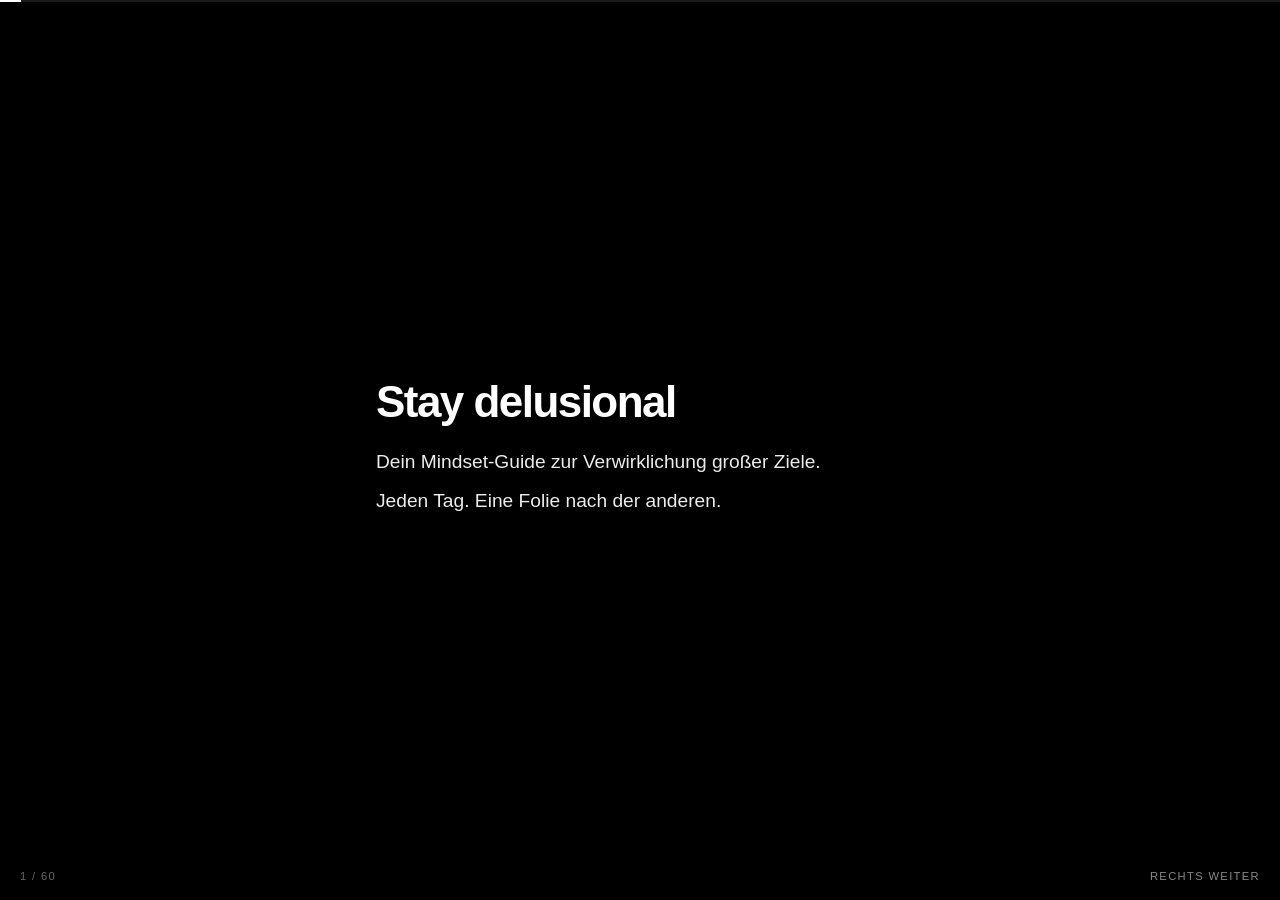
==== index.html @ 1f9e68c9 "Publish a tap-through daily mindset reader. Co-authored-by: Cursor <cursoragent@cursor.com>" ====
<!DOCTYPE html>
<html lang="de">
<head>
  <meta charset="utf-8" />
  <meta name="viewport" content="width=device-width, initial-scale=1, viewport-fit=cover" />
  <meta name="theme-color" content="#000000" />
  <meta name="apple-mobile-web-app-capable" content="yes" />
  <meta name="apple-mobile-web-app-status-bar-style" content="black" />
  <meta name="apple-mobile-web-app-title" content="Delusional" />
  <title>Stay Delusional</title>
  <link rel="manifest" href="manifest.webmanifest" />
  <link rel="icon" href="favicon.svg" />
  <style>
    :root { color-scheme: dark; }
    * { box-sizing: border-box; }
    html, body {
      margin: 0;
      height: 100%;
      height: 100dvh;
      overflow: hidden;
      overscroll-behavior: none;
      background: #000;
      color: #fff;
      font-family: "SF Pro Text", "SF Pro Display", -apple-system, BlinkMacSystemFont, "Segoe UI", Helvetica, Arial, sans-serif;
      -webkit-font-smoothing: antialiased;
      touch-action: manipulation;
    }
    #app {
      position: fixed;
      inset: 0;
      cursor: pointer;
      user-select: none;
      -webkit-user-select: none;
    }
    .bar {
      position: absolute;
      top: 0; left: 0; right: 0;
      height: 2px;
      background: #1a1a1a;
    }
    .fill { height: 100%; background: #fff; width: 0; }
    .card {
      height: 100%;
      max-width: 36rem;
      margin: 0 auto;
      display: flex;
      flex-direction: column;
      justify-content: center;
      padding: max(4.5rem, env(safe-area-inset-top)) 1.5rem max(5rem, env(safe-area-inset-bottom));
    }
    .kicker {
      margin: 0 0 0.75rem;
      font-size: 0.72rem;
      letter-spacing: 0.22em;
      text-transform: uppercase;
      color: #888;
      font-weight: 500;
    }
    h1 {
      margin: 0;
      font-size: clamp(1.75rem, 6.5vw, 2.75rem);
      font-weight: 560;
      letter-spacing: -0.035em;
      line-height: 1.12;
    }
    .body { margin-top: 1.35rem; display: flex; flex-direction: column; gap: 0.7rem; }
    .body p {
      margin: 0;
      font-size: clamp(1.02rem, 3.4vw, 1.2rem);
      line-height: 1.45;
      color: #ececec;
    }
    footer {
      position: absolute;
      left: 1.25rem;
      right: 1.25rem;
      bottom: max(1.1rem, env(safe-area-inset-bottom));
      display: flex;
      justify-content: space-between;
      font-size: 0.7rem;
      letter-spacing: 0.12em;
      text-transform: uppercase;
      color: #666;
      pointer-events: none;
    }
    footer .hint { color: #888; }
  </style>
</head>
<body>
  <div id="app">
    <div class="bar"><div class="fill" id="fill"></div></div>
    <article class="card">
      <p class="kicker" id="kicker"></p>
      <h1 id="title"></h1>
      <div class="body" id="body"></div>
    </article>
    <footer>
      <span id="count"></span>
      <span class="hint" id="hint"></span>
    </footer>
  </div>
  <script>
    const slides = [
      { title: "Stay delusional", lines: ["Dein Mindset-Guide zur Verwirklichung großer Ziele.", "Jeden Tag. Eine Folie nach der anderen."] },
      { kicker: "Zusammenfassung", title: "Erfolg beginnt im Kopf", lines: ["Clips von Unternehmern, Athleten und Coaches.", "Wer sich selbst nicht zuerst als erfolgreich sieht, wird es nie werden."] },
      { kicker: "Zusammenfassung", title: "Vier Prinzipien", lines: ["Visualisierung.", "Affirmationen.", "Risikobereitschaft.", "Schnelligkeit."] },
      { kicker: "Zusammenfassung", title: "Delusional neu denken", lines: ["Nicht Schwäche.", "Sondern die Voraussetzung, um Großes zu erreichen."] },
      { kicker: "Zusammenfassung", title: "Nur dann Wahn", lines: ["Delusion is only delusional when you don't accomplish the goals of making your delusions a reality."] },
      { kicker: "Täglich einreden", title: "Wiederholung", lines: ["Ein Delusional Mindset baut sich nur durch Wiederholung auf.", "Jeden Tag.", "Am Anfang klingt es lächerlich. Genau das ist der Punkt."] },
      { kicker: "Morgens", title: "Sofort nach dem Aufwachen", lines: ["Vier Sätze. Laut. Bevor der Tag dich übernimmt."] },
      { kicker: "Morgens", title: "Satz 1", lines: ["Mir wird heute etwas Außergewöhnliches passieren."] },
      { kicker: "Morgens", title: "Satz 2", lines: ["Ich bin bereits die Person, die ich werden will."] },
      { kicker: "Morgens", title: "Satz 3", lines: ["Ich habe bereits mein Ziel. Es ist nur eine Frage der Zeit."] },
      { kicker: "Morgens", title: "Satz 4", lines: ["Im Spiegel:", "Ich liebe dich. Ich weiß, wo du hingehst."] },
      { kicker: "Tagsüber", title: "Unterwegs im Tag", lines: ["Fünf Sätze. Immer wieder. Besonders wenn du zögerst."] },
      { kicker: "Tagsüber", title: "Satz 1", lines: ["Ich zahle für alles mit meiner Kreativität, nicht mit meiner Zeit."] },
      { kicker: "Tagsüber", title: "Satz 2", lines: ["Geschwindigkeit ist mein Vorteil.", "Ich handle, während andere noch nachdenken."] },
      { kicker: "Tagsüber", title: "Satz 3", lines: ["Meine Träume sind größer als meine Ängste."] },
      { kicker: "Tagsüber", title: "Satz 4", lines: ["Ich bin immer zur richtigen Zeit am richtigen Ort."] },
      { kicker: "Tagsüber", title: "Satz 5", lines: ["Geld arbeitet für mich."] },
      { kicker: "Abends", title: "Direkt vor dem Einschlafen", lines: ["Das Gehirn nimmt im Theta-Schlafzustand tiefer auf."] },
      { kicker: "Abends", title: "Satz 1", lines: ["Alles läuft perfekt für mich.", "Alles entwickelt sich zu meinem Besten."] },
      { kicker: "Abends", title: "Satz 2", lines: ["Aus dieser Situation entsteht nur Gutes.", "Ich bin sicher."] },
      { kicker: "Abends", title: "Ziele laut", lines: ["Lies deine Ziele laut im Präsens vor.", "Ich bin. Ich habe. Ich verdiene."] },
      { kicker: "Gehirn", title: "Kein Unterschied", lines: ["Das Gehirn kennt keinen Unterschied zwischen einem echten Erlebnis und einer lebhaft vorgestellten Situation.", "Für das Gehirn ist es dasselbe."] },
      { kicker: "Fragen", title: "Schreib auf Papier", lines: ["Nicht tippen. Handschriftlich.", "Das Gehirn verarbeitet es tiefer."] },
      { kicker: "Teil 1", title: "Richtung finden", lines: ["Wer bin ich. Und wo will ich hin."] },
      { kicker: "Frage 1", title: "Wer bin ich wirklich", lines: ["Unabhängig davon, was andere von mir erwarten."] },
      { kicker: "Frage 2", title: "In 5 bis 10 Jahren", lines: ["Wo will ich stehen."] },
      { kicker: "Frage 3", title: "Ohne Scheitern", lines: ["Was würde ich tun, wenn Scheitern unmöglich wäre."] },
      { kicker: "Frage 4", title: "Das große Ziel", lines: ["Welches Ziel ist so groß, dass Menschen darüber lachen, wenn ich es nenne."] },
      { kicker: "Frage 5", title: "Wofür ich hier bin", lines: ["Was gibt mir das Gefühl, dass ich für etwas Bestimmtes hier bin."] },
      { kicker: "Teil 2", title: "Den Traum konkretisieren", lines: ["Vage Ziele erreichst du nicht.", "Dein Gehirn braucht ein präzises Bild."] },
      { kicker: "Frage 6", title: "Was genau", lines: ["Was will ich erreichen.", "Nicht vage. So präzise, dass ich es jetzt aufzeichnen könnte."] },
      { kicker: "Frage 7", title: "Idealer Alltag", lines: ["Wohnen. Arbeit. Menschen um mich. Freiheit."] },
      { kicker: "Frage 8", title: "Morgen möglich", lines: ["Wenn ich es mir morgen leisten könnte:", "Was wäre das Erste, das ich kaufe, tue oder verändere."] },
      { kicker: "Frage 9", title: "Die Zahl", lines: ["Welche Zahl auf meinem Konto würde mein Leben wirklich verändern."] },
      { kicker: "Teil 3", title: "Den Preis kennen", lines: ["Niemand wird zufällig reich.", "Niemand baut zufällig einen großen Körper.", "Es braucht Obsession. Für eine gewisse Zeit."] },
      { kicker: "Frage 10", title: "Was ich gebe", lines: ["Zeit. Komfort. Soziale Anerkennung."] },
      { kicker: "Frage 11", title: "Disziplin", lines: ["Wie diszipliniert kann ich werden.", "Kann ich 8 Stunden am Tag fokussiert an einer Sache arbeiten."] },
      { kicker: "Frage 12", title: "Ablenkung", lines: ["Welche Ablenkungen halte ich gerade in meinem Leben, die mich aufhalten."] },
      { kicker: "Frage 13", title: "Tempo", lines: ["Handle ich gerade so schnell wie möglich.", "Oder erlaube ich mir Trägheit."] },
      { kicker: "Teil 4", title: "Wachstum prüfen", lines: ["Setze ich wirklich große Ziele."] },
      { kicker: "Frage 14", title: "Echte Angst", lines: ["Setze ich Ziele, bei denen ich echte Angst vor dem Scheitern habe."] },
      { kicker: "Frage 15", title: "Sichere Ziele", lines: ["Oder setze ich nur sichere Ziele, die ich ohnehin erreiche."] },
      { kicker: "Frage 16", title: "Heute konkret", lines: ["Was mache ich heute, das mich meinem Ziel näherbringt."] },
      { kicker: "Frage 17", title: "Fremder Blick", lines: ["Würde jemand, der mich beobachtet, sagen, dass mein Verhalten zu meinen Zielen passt."] },
      { kicker: "Ritual", title: "Drei Schritte", lines: ["Aufschreiben. Visualisieren. Schnell handeln."] },
      { kicker: "Schritt 1", title: "Aufschreiben", lines: ["Einmalig schreiben. Dann täglich lesen.", "Auf einem Blatt Papier."] },
      { kicker: "Schritt 1", title: "Im Präsens", lines: ["Was genau du willst: Ich bin. Ich habe. Ich verdiene.", "Und was du dafür zu geben bereit bist."] },
      { kicker: "Schritt 1", title: "Laut vorlesen", lines: ["Beides mindestens einmal täglich laut. Morgens und abends."] },
      { kicker: "Schritt 2", title: "Visualisieren", lines: ["5 bis 10 Minuten täglich.", "Setz dich hin. Entspanne dich vollständig."] },
      { kicker: "Schritt 2", title: "Jetzt, nicht irgendwann", lines: ["Du lebst bereits dein Ziel. Nicht später. Jetzt."] },
      { kicker: "Schritt 2", title: "Alle Sinne", lines: ["Wie fühlt es sich an.", "Was siehst du.", "Was hörst du."] },
      { kicker: "Schritt 2", title: "Emotion", lines: ["Je mehr du dabei fühlst, desto besser."] },
      { kicker: "Schritt 3", title: "Handle schnell", lines: ["Der Unterschied ist nicht Intelligenz.", "Es ist Geschwindigkeit."] },
      { kicker: "Schritt 3", title: "Jeden Tag", lines: ["Erledige die Dinge, die dich deinem Ziel näherbringen."] },
      { kicker: "Schritt 3", title: "Während andere überlegen", lines: ["Hast du bereits angefangen."] },
      { kicker: "Schritt 3", title: "Recalculating", lines: ["Fehler sind Umwege. Keine Endstationen.", "Recalculating."] },
      { kicker: "Tempo", title: "Das Konto lügt nicht", lines: ["Dein Bankkonto ist ein Spiegel deiner Geschwindigkeit.", "Wer schnell handelt, während andere noch im Komitee diskutieren, gewinnt."] },
      { kicker: "Kernprinzip", title: "In einem Satz", lines: ["Schreib auf, was du willst. Im Präsens, als wäre es bereits wahr.", "Lies es täglich.", "Handle schnell.", "Und sei bereit, dafür als verrückt zu gelten."] },
      { title: "Aim for the moon", lines: ["Even if you miss, you'll land among the stars."] },
      { title: "Morgen wieder", lines: ["Das war alles.", "Links zurück. Rechts von vorn."] }
    ];

    let i = 0;
    const last = slides.length - 1;
    const $kicker = document.getElementById("kicker");
    const $title = document.getElementById("title");
    const $body = document.getElementById("body");
    const $count = document.getElementById("count");
    const $hint = document.getElementById("hint");
    const $fill = document.getElementById("fill");

    function render() {
      const s = slides[i];
      $kicker.textContent = s.kicker || "";
      $kicker.style.display = s.kicker ? "block" : "none";
      $title.textContent = s.title;
      $body.innerHTML = "";
      s.lines.forEach((line) => {
        const p = document.createElement("p");
        p.textContent = line;
        $body.appendChild(p);
      });
      $count.textContent = (i + 1) + " / " + slides.length;
      $hint.textContent = i === last ? "rechts von vorn" : "rechts weiter";
      $fill.style.width = ((i + 1) / slides.length * 100) + "%";
    }

    function go(d) {
      if (d > 0 && i >= last) i = 0;
      else i = Math.min(last, Math.max(0, i + d));
      render();
    }

    let start = null;
    const app = document.getElementById("app");
    app.addEventListener("pointerdown", (e) => { start = { x: e.clientX, y: e.clientY }; });
    app.addEventListener("pointerup", (e) => {
      if (!start) return;
      const dx = e.clientX - start.x;
      const dy = e.clientY - start.y;
      start = null;
      if (Math.abs(dx) > 48 && Math.abs(dx) > Math.abs(dy)) {
        go(dx < 0 ? 1 : -1);
        return;
      }
      go(e.clientX >= window.innerWidth / 2 ? 1 : -1);
    });
    app.addEventListener("pointercancel", () => { start = null; });

    window.addEventListener("keydown", (e) => {
      if (["ArrowRight", " ", "Enter"].includes(e.key)) { e.preventDefault(); go(1); }
      else if (e.key === "ArrowLeft" || e.key === "Backspace") { e.preventDefault(); go(-1); }
      else if (e.key === "Home") { e.preventDefault(); i = 0; render(); }
    });

    render();
  </script>
</body>
</html>
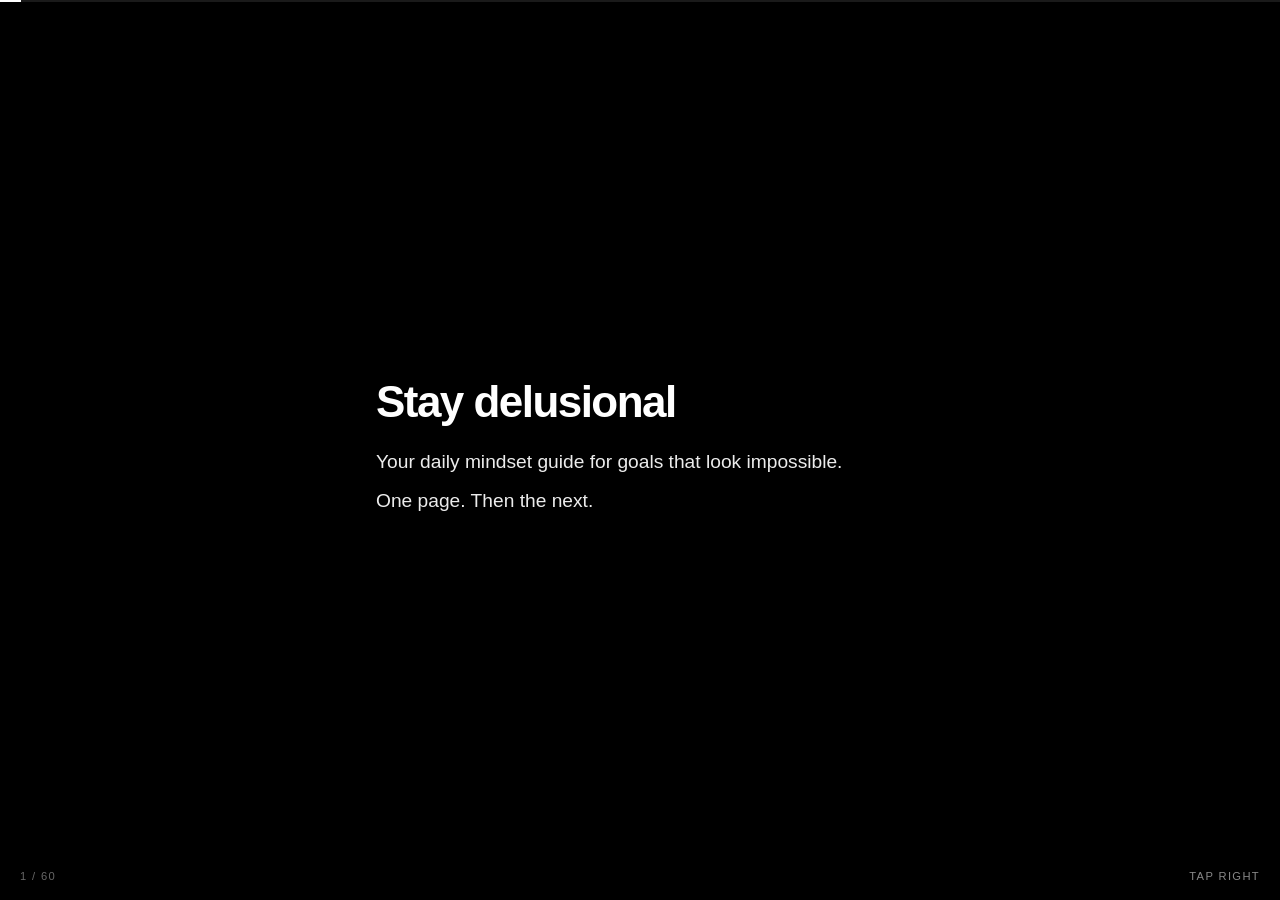
==== commit b20d8b64: "Rewrite the daily reader in English and drop the video-clip note. Co-authored-by: Cursor <cursoragen" ====
--- a/index.html
+++ b/index.html
@@ -1,5 +1,5 @@
 <!DOCTYPE html>
-<html lang="de">
+<html lang="en">
 <head>
   <meta charset="utf-8" />
   <meta name="viewport" content="width=device-width, initial-scale=1, viewport-fit=cover" />
@@ -101,66 +101,66 @@
   </div>
   <script>
     const slides = [
-      { title: "Stay delusional", lines: ["Dein Mindset-Guide zur Verwirklichung großer Ziele.", "Jeden Tag. Eine Folie nach der anderen."] },
-      { kicker: "Zusammenfassung", title: "Erfolg beginnt im Kopf", lines: ["Clips von Unternehmern, Athleten und Coaches.", "Wer sich selbst nicht zuerst als erfolgreich sieht, wird es nie werden."] },
-      { kicker: "Zusammenfassung", title: "Vier Prinzipien", lines: ["Visualisierung.", "Affirmationen.", "Risikobereitschaft.", "Schnelligkeit."] },
-      { kicker: "Zusammenfassung", title: "Delusional neu denken", lines: ["Nicht Schwäche.", "Sondern die Voraussetzung, um Großes zu erreichen."] },
-      { kicker: "Zusammenfassung", title: "Nur dann Wahn", lines: ["Delusion is only delusional when you don't accomplish the goals of making your delusions a reality."] },
-      { kicker: "Täglich einreden", title: "Wiederholung", lines: ["Ein Delusional Mindset baut sich nur durch Wiederholung auf.", "Jeden Tag.", "Am Anfang klingt es lächerlich. Genau das ist der Punkt."] },
-      { kicker: "Morgens", title: "Sofort nach dem Aufwachen", lines: ["Vier Sätze. Laut. Bevor der Tag dich übernimmt."] },
-      { kicker: "Morgens", title: "Satz 1", lines: ["Mir wird heute etwas Außergewöhnliches passieren."] },
-      { kicker: "Morgens", title: "Satz 2", lines: ["Ich bin bereits die Person, die ich werden will."] },
-      { kicker: "Morgens", title: "Satz 3", lines: ["Ich habe bereits mein Ziel. Es ist nur eine Frage der Zeit."] },
-      { kicker: "Morgens", title: "Satz 4", lines: ["Im Spiegel:", "Ich liebe dich. Ich weiß, wo du hingehst."] },
-      { kicker: "Tagsüber", title: "Unterwegs im Tag", lines: ["Fünf Sätze. Immer wieder. Besonders wenn du zögerst."] },
-      { kicker: "Tagsüber", title: "Satz 1", lines: ["Ich zahle für alles mit meiner Kreativität, nicht mit meiner Zeit."] },
-      { kicker: "Tagsüber", title: "Satz 2", lines: ["Geschwindigkeit ist mein Vorteil.", "Ich handle, während andere noch nachdenken."] },
-      { kicker: "Tagsüber", title: "Satz 3", lines: ["Meine Träume sind größer als meine Ängste."] },
-      { kicker: "Tagsüber", title: "Satz 4", lines: ["Ich bin immer zur richtigen Zeit am richtigen Ort."] },
-      { kicker: "Tagsüber", title: "Satz 5", lines: ["Geld arbeitet für mich."] },
-      { kicker: "Abends", title: "Direkt vor dem Einschlafen", lines: ["Das Gehirn nimmt im Theta-Schlafzustand tiefer auf."] },
-      { kicker: "Abends", title: "Satz 1", lines: ["Alles läuft perfekt für mich.", "Alles entwickelt sich zu meinem Besten."] },
-      { kicker: "Abends", title: "Satz 2", lines: ["Aus dieser Situation entsteht nur Gutes.", "Ich bin sicher."] },
-      { kicker: "Abends", title: "Ziele laut", lines: ["Lies deine Ziele laut im Präsens vor.", "Ich bin. Ich habe. Ich verdiene."] },
-      { kicker: "Gehirn", title: "Kein Unterschied", lines: ["Das Gehirn kennt keinen Unterschied zwischen einem echten Erlebnis und einer lebhaft vorgestellten Situation.", "Für das Gehirn ist es dasselbe."] },
-      { kicker: "Fragen", title: "Schreib auf Papier", lines: ["Nicht tippen. Handschriftlich.", "Das Gehirn verarbeitet es tiefer."] },
-      { kicker: "Teil 1", title: "Richtung finden", lines: ["Wer bin ich. Und wo will ich hin."] },
-      { kicker: "Frage 1", title: "Wer bin ich wirklich", lines: ["Unabhängig davon, was andere von mir erwarten."] },
-      { kicker: "Frage 2", title: "In 5 bis 10 Jahren", lines: ["Wo will ich stehen."] },
-      { kicker: "Frage 3", title: "Ohne Scheitern", lines: ["Was würde ich tun, wenn Scheitern unmöglich wäre."] },
-      { kicker: "Frage 4", title: "Das große Ziel", lines: ["Welches Ziel ist so groß, dass Menschen darüber lachen, wenn ich es nenne."] },
-      { kicker: "Frage 5", title: "Wofür ich hier bin", lines: ["Was gibt mir das Gefühl, dass ich für etwas Bestimmtes hier bin."] },
-      { kicker: "Teil 2", title: "Den Traum konkretisieren", lines: ["Vage Ziele erreichst du nicht.", "Dein Gehirn braucht ein präzises Bild."] },
-      { kicker: "Frage 6", title: "Was genau", lines: ["Was will ich erreichen.", "Nicht vage. So präzise, dass ich es jetzt aufzeichnen könnte."] },
-      { kicker: "Frage 7", title: "Idealer Alltag", lines: ["Wohnen. Arbeit. Menschen um mich. Freiheit."] },
-      { kicker: "Frage 8", title: "Morgen möglich", lines: ["Wenn ich es mir morgen leisten könnte:", "Was wäre das Erste, das ich kaufe, tue oder verändere."] },
-      { kicker: "Frage 9", title: "Die Zahl", lines: ["Welche Zahl auf meinem Konto würde mein Leben wirklich verändern."] },
-      { kicker: "Teil 3", title: "Den Preis kennen", lines: ["Niemand wird zufällig reich.", "Niemand baut zufällig einen großen Körper.", "Es braucht Obsession. Für eine gewisse Zeit."] },
-      { kicker: "Frage 10", title: "Was ich gebe", lines: ["Zeit. Komfort. Soziale Anerkennung."] },
-      { kicker: "Frage 11", title: "Disziplin", lines: ["Wie diszipliniert kann ich werden.", "Kann ich 8 Stunden am Tag fokussiert an einer Sache arbeiten."] },
-      { kicker: "Frage 12", title: "Ablenkung", lines: ["Welche Ablenkungen halte ich gerade in meinem Leben, die mich aufhalten."] },
-      { kicker: "Frage 13", title: "Tempo", lines: ["Handle ich gerade so schnell wie möglich.", "Oder erlaube ich mir Trägheit."] },
-      { kicker: "Teil 4", title: "Wachstum prüfen", lines: ["Setze ich wirklich große Ziele."] },
-      { kicker: "Frage 14", title: "Echte Angst", lines: ["Setze ich Ziele, bei denen ich echte Angst vor dem Scheitern habe."] },
-      { kicker: "Frage 15", title: "Sichere Ziele", lines: ["Oder setze ich nur sichere Ziele, die ich ohnehin erreiche."] },
-      { kicker: "Frage 16", title: "Heute konkret", lines: ["Was mache ich heute, das mich meinem Ziel näherbringt."] },
-      { kicker: "Frage 17", title: "Fremder Blick", lines: ["Würde jemand, der mich beobachtet, sagen, dass mein Verhalten zu meinen Zielen passt."] },
-      { kicker: "Ritual", title: "Drei Schritte", lines: ["Aufschreiben. Visualisieren. Schnell handeln."] },
-      { kicker: "Schritt 1", title: "Aufschreiben", lines: ["Einmalig schreiben. Dann täglich lesen.", "Auf einem Blatt Papier."] },
-      { kicker: "Schritt 1", title: "Im Präsens", lines: ["Was genau du willst: Ich bin. Ich habe. Ich verdiene.", "Und was du dafür zu geben bereit bist."] },
-      { kicker: "Schritt 1", title: "Laut vorlesen", lines: ["Beides mindestens einmal täglich laut. Morgens und abends."] },
-      { kicker: "Schritt 2", title: "Visualisieren", lines: ["5 bis 10 Minuten täglich.", "Setz dich hin. Entspanne dich vollständig."] },
-      { kicker: "Schritt 2", title: "Jetzt, nicht irgendwann", lines: ["Du lebst bereits dein Ziel. Nicht später. Jetzt."] },
-      { kicker: "Schritt 2", title: "Alle Sinne", lines: ["Wie fühlt es sich an.", "Was siehst du.", "Was hörst du."] },
-      { kicker: "Schritt 2", title: "Emotion", lines: ["Je mehr du dabei fühlst, desto besser."] },
-      { kicker: "Schritt 3", title: "Handle schnell", lines: ["Der Unterschied ist nicht Intelligenz.", "Es ist Geschwindigkeit."] },
-      { kicker: "Schritt 3", title: "Jeden Tag", lines: ["Erledige die Dinge, die dich deinem Ziel näherbringen."] },
-      { kicker: "Schritt 3", title: "Während andere überlegen", lines: ["Hast du bereits angefangen."] },
-      { kicker: "Schritt 3", title: "Recalculating", lines: ["Fehler sind Umwege. Keine Endstationen.", "Recalculating."] },
-      { kicker: "Tempo", title: "Das Konto lügt nicht", lines: ["Dein Bankkonto ist ein Spiegel deiner Geschwindigkeit.", "Wer schnell handelt, während andere noch im Komitee diskutieren, gewinnt."] },
-      { kicker: "Kernprinzip", title: "In einem Satz", lines: ["Schreib auf, was du willst. Im Präsens, als wäre es bereits wahr.", "Lies es täglich.", "Handle schnell.", "Und sei bereit, dafür als verrückt zu gelten."] },
-      { title: "Aim for the moon", lines: ["Even if you miss, you'll land among the stars."] },
-      { title: "Morgen wieder", lines: ["Das war alles.", "Links zurück. Rechts von vorn."] }
+      { title: "Stay delusional", lines: ["Your daily mindset guide for goals that look impossible.", "One page. Then the next."] },
+      { kicker: "The rule", title: "Success starts in the mind", lines: ["You have to see yourself as successful first.", "If you cannot picture it, you will not become it."] },
+      { kicker: "The rule", title: "Four levers", lines: ["See it.", "Say it.", "Risk it.", "Move fast."] },
+      { kicker: "The rule", title: "Delusional is the job", lines: ["It is not a weakness.", "It is the price of anything large."] },
+      { kicker: "The rule", title: "When it stops being crazy", lines: ["Delusion is only delusional when you fail to make it real."] },
+      { kicker: "Daily talk", title: "Repeat until it sticks", lines: ["A delusional mindset is built by repetition.", "Every day.", "It will sound ridiculous at first. That is the point."] },
+      { kicker: "Morning", title: "The second you wake", lines: ["Four sentences. Out loud.", "Before the day talks back."] },
+      { kicker: "Morning", title: "Say this", lines: ["Something extraordinary will happen to me today."] },
+      { kicker: "Morning", title: "Say this", lines: ["I am already the person I am becoming."] },
+      { kicker: "Morning", title: "Say this", lines: ["I already have my goal. It is only a matter of time."] },
+      { kicker: "Morning", title: "In the mirror", lines: ["I love you.", "I know where you are going."] },
+      { kicker: "Day", title: "While you work", lines: ["Five sentences.", "Especially when you stall."] },
+      { kicker: "Day", title: "Say this", lines: ["I pay for everything with my creativity, not my time."] },
+      { kicker: "Day", title: "Say this", lines: ["Speed is my advantage.", "I act while others are still thinking."] },
+      { kicker: "Day", title: "Say this", lines: ["My dreams are bigger than my fears."] },
+      { kicker: "Day", title: "Say this", lines: ["I am always in the right place at the right time."] },
+      { kicker: "Day", title: "Say this", lines: ["Money works for me."] },
+      { kicker: "Night", title: "Right before sleep", lines: ["Read your goals out loud in the present tense.", "The brain files it deeper as you fall asleep."] },
+      { kicker: "Night", title: "Say this", lines: ["Everything is lining up for me.", "Everything is turning toward my good."] },
+      { kicker: "Night", title: "Say this", lines: ["Only good comes from this situation.", "I am safe."] },
+      { kicker: "Night", title: "Present tense", lines: ["I am. I have. I earn.", "Say your goals as if they are already true."] },
+      { kicker: "Mind", title: "The brain cannot tell", lines: ["A vivid picture and a real event land the same way.", "To the brain, they are the same."] },
+      { kicker: "Questions", title: "Write on paper", lines: ["Do not type. Handwrite.", "The brain takes it more seriously."] },
+      { kicker: "Part 1", title: "Find the direction", lines: ["Who am I.", "Where am I going."] },
+      { kicker: "Question 1", title: "Who am I, really", lines: ["Strip out what other people expect."] },
+      { kicker: "Question 2", title: "Five to ten years", lines: ["Where do I want to stand."] },
+      { kicker: "Question 3", title: "If failure was impossible", lines: ["What would I do."] },
+      { kicker: "Question 4", title: "The laughable goal", lines: ["Which goal is so large that people laugh when I say it."] },
+      { kicker: "Question 5", title: "Why I am here", lines: ["What makes me feel I was put here for something specific."] },
+      { kicker: "Part 2", title: "Make the dream sharp", lines: ["Vague goals stay vague.", "The brain needs a precise picture."] },
+      { kicker: "Question 6", title: "Exactly what", lines: ["What do I want.", "So precise I could draw it now."] },
+      { kicker: "Question 7", title: "The ideal day", lines: ["Home. Work. People around me. Freedom."] },
+      { kicker: "Question 8", title: "If I could afford it tomorrow", lines: ["What is the first thing I buy, do, or change."] },
+      { kicker: "Question 9", title: "The number", lines: ["Which number in my account would actually change my life."] },
+      { kicker: "Part 3", title: "Know the price", lines: ["Nobody gets rich by accident.", "Nobody builds a body by accident.", "For a while, it takes obsession."] },
+      { kicker: "Question 10", title: "What I will give", lines: ["Time. Comfort. Social approval."] },
+      { kicker: "Question 11", title: "Discipline", lines: ["How disciplined can I become.", "Can I work eight focused hours on one thing."] },
+      { kicker: "Question 12", title: "Distraction", lines: ["What am I keeping in my life that is holding me back."] },
+      { kicker: "Question 13", title: "Speed", lines: ["Am I moving as fast as I can.", "Or am I letting myself drift."] },
+      { kicker: "Part 4", title: "Check the size", lines: ["Are my goals actually large."] },
+      { kicker: "Question 14", title: "Real fear", lines: ["Do my goals scare me with the thought of failing."] },
+      { kicker: "Question 15", title: "Safe goals", lines: ["Or am I only setting goals I would hit anyway."] },
+      { kicker: "Question 16", title: "Today", lines: ["What am I doing today that moves me closer."] },
+      { kicker: "Question 17", title: "If someone watched", lines: ["Would they say my behavior matches my goals."] },
+      { kicker: "Ritual", title: "Three steps", lines: ["Write it. See it. Move fast."] },
+      { kicker: "Step 1", title: "Write it once", lines: ["Then read it every day.", "On paper."] },
+      { kicker: "Step 1", title: "Present tense", lines: ["What I want: I am. I have. I earn.", "And what I am willing to give for it."] },
+      { kicker: "Step 1", title: "Out loud", lines: ["Read both at least once a day.", "Morning and night."] },
+      { kicker: "Step 2", title: "Visualize", lines: ["Five to ten minutes a day.", "Sit down. Drop the tension."] },
+      { kicker: "Step 2", title: "Now, not later", lines: ["I am already living the goal.", "Not someday. Now."] },
+      { kicker: "Step 2", title: "All senses", lines: ["How does it feel.", "What do I see.", "What do I hear."] },
+      { kicker: "Step 2", title: "Feel it", lines: ["The more emotion I can hold, the better."] },
+      { kicker: "Step 3", title: "Move fast", lines: ["The gap is not intelligence.", "It is speed."] },
+      { kicker: "Step 3", title: "Every day", lines: ["Do the work that moves the goal."] },
+      { kicker: "Step 3", title: "While others think", lines: ["I have already started."] },
+      { kicker: "Step 3", title: "Recalculating", lines: ["Mistakes are detours. Not endings.", "Recalculating."] },
+      { kicker: "Speed", title: "The account does not lie", lines: ["Your bank account mirrors your speed.", "Whoever acts while the committee is still talking, wins."] },
+      { kicker: "Core", title: "One sentence", lines: ["Write what you want as if it is already true.", "Read it daily.", "Move fast.", "Be willing to look crazy."] },
+      { title: "Aim for the moon", lines: ["Even if you miss, you will land among the stars."] },
+      { title: "Again tomorrow", lines: ["That is the whole guide.", "Left goes back. Right starts over."] }
     ];
 
     let i = 0;
@@ -184,7 +184,7 @@
         $body.appendChild(p);
       });
       $count.textContent = (i + 1) + " / " + slides.length;
-      $hint.textContent = i === last ? "rechts von vorn" : "rechts weiter";
+      $hint.textContent = i === last ? "right to restart" : "tap right";
       $fill.style.width = ((i + 1) / slides.length * 100) + "%";
     }
 
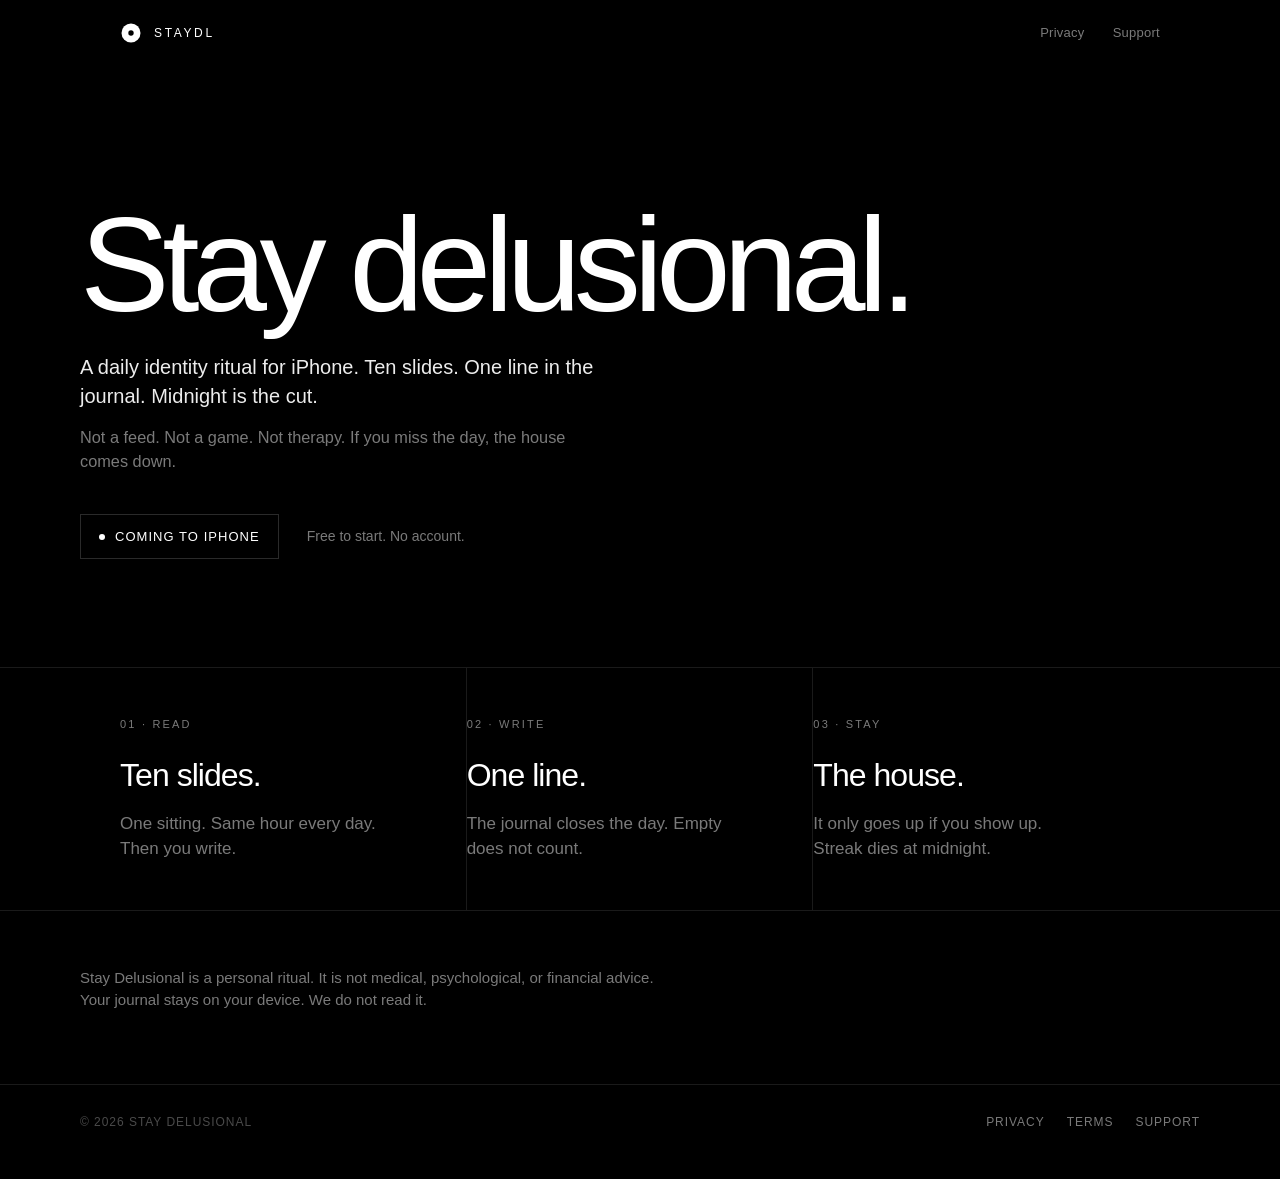
==== commit 378782b0: "Replace the web guide with a product landing page and App Store legal URLs. Co-authored-by: Cursor <" ====
--- a/index.html
+++ b/index.html
@@ -4,219 +4,77 @@
   <meta charset="utf-8" />
   <meta name="viewport" content="width=device-width, initial-scale=1, viewport-fit=cover" />
   <meta name="theme-color" content="#000000" />
-  <meta name="apple-mobile-web-app-capable" content="yes" />
-  <meta name="apple-mobile-web-app-status-bar-style" content="black" />
-  <meta name="apple-mobile-web-app-title" content="Delusional" />
   <title>Stay Delusional</title>
-  <link rel="manifest" href="manifest.webmanifest" />
+  <meta name="description" content="A daily identity ritual for iPhone. Read. Write. Keep the streak. The house only goes up if you do." />
+  <meta name="robots" content="index, follow" />
+  <meta property="og:title" content="Stay Delusional" />
+  <meta property="og:description" content="A daily identity ritual for iPhone." />
+  <meta property="og:type" content="website" />
   <link rel="icon" href="favicon.svg" />
-  <style>
-    :root { color-scheme: dark; }
-    * { box-sizing: border-box; }
-    html, body {
-      margin: 0;
-      height: 100%;
-      height: 100dvh;
-      overflow: hidden;
-      overscroll-behavior: none;
-      background: #000;
-      color: #fff;
-      font-family: "SF Pro Text", "SF Pro Display", -apple-system, BlinkMacSystemFont, "Segoe UI", Helvetica, Arial, sans-serif;
-      -webkit-font-smoothing: antialiased;
-      touch-action: manipulation;
-    }
-    #app {
-      position: fixed;
-      inset: 0;
-      cursor: pointer;
-      user-select: none;
-      -webkit-user-select: none;
-    }
-    .bar {
-      position: absolute;
-      top: 0; left: 0; right: 0;
-      height: 2px;
-      background: #1a1a1a;
-    }
-    .fill { height: 100%; background: #fff; width: 0; }
-    .card {
-      height: 100%;
-      max-width: 36rem;
-      margin: 0 auto;
-      display: flex;
-      flex-direction: column;
-      justify-content: center;
-      padding: max(4.5rem, env(safe-area-inset-top)) 1.5rem max(5rem, env(safe-area-inset-bottom));
-    }
-    .kicker {
-      margin: 0 0 0.75rem;
-      font-size: 0.72rem;
-      letter-spacing: 0.22em;
-      text-transform: uppercase;
-      color: #888;
-      font-weight: 500;
-    }
-    h1 {
-      margin: 0;
-      font-size: clamp(1.75rem, 6.5vw, 2.75rem);
-      font-weight: 560;
-      letter-spacing: -0.035em;
-      line-height: 1.12;
-    }
-    .body { margin-top: 1.35rem; display: flex; flex-direction: column; gap: 0.7rem; }
-    .body p {
-      margin: 0;
-      font-size: clamp(1.02rem, 3.4vw, 1.2rem);
-      line-height: 1.45;
-      color: #ececec;
-    }
-    footer {
-      position: absolute;
-      left: 1.25rem;
-      right: 1.25rem;
-      bottom: max(1.1rem, env(safe-area-inset-bottom));
-      display: flex;
-      justify-content: space-between;
-      font-size: 0.7rem;
-      letter-spacing: 0.12em;
-      text-transform: uppercase;
-      color: #666;
-      pointer-events: none;
-    }
-    footer .hint { color: #888; }
-  </style>
+  <link rel="stylesheet" href="styles.css" />
 </head>
 <body>
-  <div id="app">
-    <div class="bar"><div class="fill" id="fill"></div></div>
-    <article class="card">
-      <p class="kicker" id="kicker"></p>
-      <h1 id="title"></h1>
-      <div class="body" id="body"></div>
-    </article>
-    <footer>
-      <span id="count"></span>
-      <span class="hint" id="hint"></span>
-    </footer>
-  </div>
-  <script>
-    const slides = [
-      { title: "Stay delusional", lines: ["Your daily mindset guide for goals that look impossible.", "One page. Then the next."] },
-      { kicker: "The rule", title: "Success starts in the mind", lines: ["You have to see yourself as successful first.", "If you cannot picture it, you will not become it."] },
-      { kicker: "The rule", title: "Four levers", lines: ["See it.", "Say it.", "Risk it.", "Move fast."] },
-      { kicker: "The rule", title: "Delusional is the job", lines: ["It is not a weakness.", "It is the price of anything large."] },
-      { kicker: "The rule", title: "When it stops being crazy", lines: ["Delusion is only delusional when you fail to make it real."] },
-      { kicker: "Daily talk", title: "Repeat until it sticks", lines: ["A delusional mindset is built by repetition.", "Every day.", "It will sound ridiculous at first. That is the point."] },
-      { kicker: "Morning", title: "The second you wake", lines: ["Four sentences. Out loud.", "Before the day talks back."] },
-      { kicker: "Morning", title: "Say this", lines: ["Something extraordinary will happen to me today."] },
-      { kicker: "Morning", title: "Say this", lines: ["I am already the person I am becoming."] },
-      { kicker: "Morning", title: "Say this", lines: ["I already have my goal. It is only a matter of time."] },
-      { kicker: "Morning", title: "In the mirror", lines: ["I love you.", "I know where you are going."] },
-      { kicker: "Day", title: "While you work", lines: ["Five sentences.", "Especially when you stall."] },
-      { kicker: "Day", title: "Say this", lines: ["I pay for everything with my creativity, not my time."] },
-      { kicker: "Day", title: "Say this", lines: ["Speed is my advantage.", "I act while others are still thinking."] },
-      { kicker: "Day", title: "Say this", lines: ["My dreams are bigger than my fears."] },
-      { kicker: "Day", title: "Say this", lines: ["I am always in the right place at the right time."] },
-      { kicker: "Day", title: "Say this", lines: ["Money works for me."] },
-      { kicker: "Night", title: "Right before sleep", lines: ["Read your goals out loud in the present tense.", "The brain files it deeper as you fall asleep."] },
-      { kicker: "Night", title: "Say this", lines: ["Everything is lining up for me.", "Everything is turning toward my good."] },
-      { kicker: "Night", title: "Say this", lines: ["Only good comes from this situation.", "I am safe."] },
-      { kicker: "Night", title: "Present tense", lines: ["I am. I have. I earn.", "Say your goals as if they are already true."] },
-      { kicker: "Mind", title: "The brain cannot tell", lines: ["A vivid picture and a real event land the same way.", "To the brain, they are the same."] },
-      { kicker: "Questions", title: "Write on paper", lines: ["Do not type. Handwrite.", "The brain takes it more seriously."] },
-      { kicker: "Part 1", title: "Find the direction", lines: ["Who am I.", "Where am I going."] },
-      { kicker: "Question 1", title: "Who am I, really", lines: ["Strip out what other people expect."] },
-      { kicker: "Question 2", title: "Five to ten years", lines: ["Where do I want to stand."] },
-      { kicker: "Question 3", title: "If failure was impossible", lines: ["What would I do."] },
-      { kicker: "Question 4", title: "The laughable goal", lines: ["Which goal is so large that people laugh when I say it."] },
-      { kicker: "Question 5", title: "Why I am here", lines: ["What makes me feel I was put here for something specific."] },
-      { kicker: "Part 2", title: "Make the dream sharp", lines: ["Vague goals stay vague.", "The brain needs a precise picture."] },
-      { kicker: "Question 6", title: "Exactly what", lines: ["What do I want.", "So precise I could draw it now."] },
-      { kicker: "Question 7", title: "The ideal day", lines: ["Home. Work. People around me. Freedom."] },
-      { kicker: "Question 8", title: "If I could afford it tomorrow", lines: ["What is the first thing I buy, do, or change."] },
-      { kicker: "Question 9", title: "The number", lines: ["Which number in my account would actually change my life."] },
-      { kicker: "Part 3", title: "Know the price", lines: ["Nobody gets rich by accident.", "Nobody builds a body by accident.", "For a while, it takes obsession."] },
-      { kicker: "Question 10", title: "What I will give", lines: ["Time. Comfort. Social approval."] },
-      { kicker: "Question 11", title: "Discipline", lines: ["How disciplined can I become.", "Can I work eight focused hours on one thing."] },
-      { kicker: "Question 12", title: "Distraction", lines: ["What am I keeping in my life that is holding me back."] },
-      { kicker: "Question 13", title: "Speed", lines: ["Am I moving as fast as I can.", "Or am I letting myself drift."] },
-      { kicker: "Part 4", title: "Check the size", lines: ["Are my goals actually large."] },
-      { kicker: "Question 14", title: "Real fear", lines: ["Do my goals scare me with the thought of failing."] },
-      { kicker: "Question 15", title: "Safe goals", lines: ["Or am I only setting goals I would hit anyway."] },
-      { kicker: "Question 16", title: "Today", lines: ["What am I doing today that moves me closer."] },
-      { kicker: "Question 17", title: "If someone watched", lines: ["Would they say my behavior matches my goals."] },
-      { kicker: "Ritual", title: "Three steps", lines: ["Write it. See it. Move fast."] },
-      { kicker: "Step 1", title: "Write it once", lines: ["Then read it every day.", "On paper."] },
-      { kicker: "Step 1", title: "Present tense", lines: ["What I want: I am. I have. I earn.", "And what I am willing to give for it."] },
-      { kicker: "Step 1", title: "Out loud", lines: ["Read both at least once a day.", "Morning and night."] },
-      { kicker: "Step 2", title: "Visualize", lines: ["Five to ten minutes a day.", "Sit down. Drop the tension."] },
-      { kicker: "Step 2", title: "Now, not later", lines: ["I am already living the goal.", "Not someday. Now."] },
-      { kicker: "Step 2", title: "All senses", lines: ["How does it feel.", "What do I see.", "What do I hear."] },
-      { kicker: "Step 2", title: "Feel it", lines: ["The more emotion I can hold, the better."] },
-      { kicker: "Step 3", title: "Move fast", lines: ["The gap is not intelligence.", "It is speed."] },
-      { kicker: "Step 3", title: "Every day", lines: ["Do the work that moves the goal."] },
-      { kicker: "Step 3", title: "While others think", lines: ["I have already started."] },
-      { kicker: "Step 3", title: "Recalculating", lines: ["Mistakes are detours. Not endings.", "Recalculating."] },
-      { kicker: "Speed", title: "The account does not lie", lines: ["Your bank account mirrors your speed.", "Whoever acts while the committee is still talking, wins."] },
-      { kicker: "Core", title: "One sentence", lines: ["Write what you want as if it is already true.", "Read it daily.", "Move fast.", "Be willing to look crazy."] },
-      { title: "Aim for the moon", lines: ["Even if you miss, you will land among the stars."] },
-      { title: "Again tomorrow", lines: ["That is the whole guide.", "Left goes back. Right starts over."] }
-    ];
+  <header class="nav">
+    <a class="brand" href="./">
+      <svg class="mark" viewBox="0 0 22 22" aria-hidden="true">
+        <circle cx="11" cy="11" r="9.5" fill="#fff"/>
+        <circle cx="11" cy="11" r="2.7" fill="#000"/>
+      </svg>
+      STAYDL
+    </a>
+    <nav class="nav-links">
+      <a href="privacy/">Privacy</a>
+      <a href="support/">Support</a>
+    </nav>
+  </header>
 
-    let i = 0;
-    const last = slides.length - 1;
-    const $kicker = document.getElementById("kicker");
-    const $title = document.getElementById("title");
-    const $body = document.getElementById("body");
-    const $count = document.getElementById("count");
-    const $hint = document.getElementById("hint");
-    const $fill = document.getElementById("fill");
+  <main>
+    <section class="hero wrap">
+      <h1>Stay delusional.</h1>
+      <p class="lead">A daily identity ritual for iPhone. Ten slides. One line in the journal. Midnight is the cut.</p>
+      <p class="sub">Not a feed. Not a game. Not therapy. If you miss the day, the house comes down.</p>
+      <div class="cta">
+        <span class="pill"><span class="dot"></span> Coming to iPhone</span>
+        <span class="cta-note">Free to start. No account.</span>
+      </div>
+    </section>
 
-    function render() {
-      const s = slides[i];
-      $kicker.textContent = s.kicker || "";
-      $kicker.style.display = s.kicker ? "block" : "none";
-      $title.textContent = s.title;
-      $body.innerHTML = "";
-      s.lines.forEach((line) => {
-        const p = document.createElement("p");
-        p.textContent = line;
-        $body.appendChild(p);
-      });
-      $count.textContent = (i + 1) + " / " + slides.length;
-      $hint.textContent = i === last ? "right to restart" : "tap right";
-      $fill.style.width = ((i + 1) / slides.length * 100) + "%";
-    }
+    <hr class="rule" />
 
-    function go(d) {
-      if (d > 0 && i >= last) i = 0;
-      else i = Math.min(last, Math.max(0, i + d));
-      render();
-    }
+    <section class="wrap grid">
+      <article class="cell">
+        <p class="num">01 · Read</p>
+        <h2>Ten slides.</h2>
+        <p>One sitting. Same hour every day. Then you write.</p>
+      </article>
+      <article class="cell">
+        <p class="num">02 · Write</p>
+        <h2>One line.</h2>
+        <p>The journal closes the day. Empty does not count.</p>
+      </article>
+      <article class="cell">
+        <p class="num">03 · Stay</p>
+        <h2>The house.</h2>
+        <p>It only goes up if you show up. Streak dies at midnight.</p>
+      </article>
+    </section>
 
-    let start = null;
-    const app = document.getElementById("app");
-    app.addEventListener("pointerdown", (e) => { start = { x: e.clientX, y: e.clientY }; });
-    app.addEventListener("pointerup", (e) => {
-      if (!start) return;
-      const dx = e.clientX - start.x;
-      const dy = e.clientY - start.y;
-      start = null;
-      if (Math.abs(dx) > 48 && Math.abs(dx) > Math.abs(dy)) {
-        go(dx < 0 ? 1 : -1);
-        return;
-      }
-      go(e.clientX >= window.innerWidth / 2 ? 1 : -1);
-    });
-    app.addEventListener("pointercancel", () => { start = null; });
+    <hr class="rule" />
 
-    window.addEventListener("keydown", (e) => {
-      if (["ArrowRight", " ", "Enter"].includes(e.key)) { e.preventDefault(); go(1); }
-      else if (e.key === "ArrowLeft" || e.key === "Backspace") { e.preventDefault(); go(-1); }
-      else if (e.key === "Home") { e.preventDefault(); i = 0; render(); }
-    });
+    <section class="wrap aside">
+      <p>Stay Delusional is a personal ritual. It is not medical, psychological, or financial advice. Your journal stays on your device. We do not read it.</p>
+    </section>
+  </main>
 
-    render();
-  </script>
+  <hr class="rule" />
+
+  <footer class="wrap site-foot">
+    <span>© 2026 Stay Delusional</span>
+    <nav>
+      <a href="privacy/">Privacy</a>
+      <a href="terms/">Terms</a>
+      <a href="support/">Support</a>
+    </nav>
+  </footer>
 </body>
 </html>
--- a/styles.css
+++ b/styles.css
@@ -0,0 +1,261 @@
+:root {
+  color-scheme: dark;
+  --bg: #000;
+  --fg: #fff;
+  --mute: #7a7a7a;
+  --dim: #4a4a4a;
+  --line: #1a1a1a;
+  --soft: #ececec;
+  --pad: clamp(20px, 4vw, 40px);
+  --max: 1120px;
+  --legal: 720px;
+  --ease: cubic-bezier(0.25, 0.1, 0.25, 1);
+}
+
+* { box-sizing: border-box; margin: 0; padding: 0; }
+
+html { background: var(--bg); }
+
+body {
+  background: var(--bg);
+  color: var(--fg);
+  font-family: "SF Pro Text", "SF Pro Display", -apple-system, BlinkMacSystemFont, "Segoe UI", Helvetica, Arial, sans-serif;
+  -webkit-font-smoothing: antialiased;
+  -moz-osx-font-smoothing: grayscale;
+  font-size: 17px;
+  line-height: 1.5;
+  min-height: 100dvh;
+}
+
+a { color: inherit; text-decoration: none; }
+a:hover { color: var(--fg); }
+
+.wrap {
+  width: min(var(--max), 100%);
+  margin: 0 auto;
+  padding-inline: var(--pad);
+}
+
+.nav {
+  display: flex;
+  align-items: center;
+  justify-content: space-between;
+  padding: 22px var(--pad) 20px;
+  width: min(var(--max), 100%);
+  margin: 0 auto;
+}
+
+.brand {
+  display: flex;
+  align-items: center;
+  gap: 12px;
+  letter-spacing: 0.22em;
+  font-size: 12px;
+  font-weight: 500;
+  text-transform: uppercase;
+}
+
+.mark {
+  width: 22px;
+  height: 22px;
+  display: block;
+}
+
+.nav-links {
+  display: flex;
+  gap: 28px;
+  font-size: 13px;
+  color: var(--mute);
+  letter-spacing: 0.02em;
+}
+
+.nav-links a:hover { color: var(--fg); }
+
+.hero {
+  padding: clamp(72px, 16vh, 140px) 0 clamp(64px, 12vh, 110px);
+}
+
+.hero h1 {
+  font-size: clamp(3.4rem, 11vw, 8.4rem);
+  font-weight: 500;
+  letter-spacing: -0.055em;
+  line-height: 0.9;
+  max-width: 14ch;
+}
+
+.hero .lead {
+  margin-top: 28px;
+  max-width: 34rem;
+  font-size: clamp(1.05rem, 2.1vw, 1.25rem);
+  line-height: 1.45;
+  color: var(--soft);
+  font-weight: 400;
+}
+
+.hero .sub {
+  margin-top: 14px;
+  max-width: 32rem;
+  color: var(--mute);
+  font-size: 1.02rem;
+}
+
+.cta {
+  margin-top: 40px;
+  display: flex;
+  flex-wrap: wrap;
+  align-items: center;
+  gap: 18px 28px;
+}
+
+.pill {
+  display: inline-flex;
+  align-items: center;
+  gap: 10px;
+  border: 1px solid #2a2a2a;
+  padding: 12px 18px;
+  font-size: 13px;
+  letter-spacing: 0.08em;
+  text-transform: uppercase;
+  color: var(--fg);
+}
+
+.pill .dot {
+  width: 6px;
+  height: 6px;
+  border-radius: 50%;
+  background: var(--fg);
+}
+
+.cta-note { font-size: 14px; color: var(--mute); }
+
+.rule {
+  border: 0;
+  border-top: 1px solid var(--line);
+  margin: 0;
+}
+
+.grid {
+  display: grid;
+  grid-template-columns: repeat(3, minmax(0, 1fr));
+  gap: 0;
+}
+
+.cell {
+  padding: 48px 0;
+  padding-right: 36px;
+  border-right: 1px solid var(--line);
+}
+
+.cell:last-child {
+  border-right: 0;
+  padding-right: 0;
+}
+
+.num {
+  font-size: 11px;
+  letter-spacing: 0.2em;
+  text-transform: uppercase;
+  color: var(--dim);
+  margin-bottom: 18px;
+}
+
+.cell h2 {
+  font-size: clamp(1.6rem, 3vw, 2rem);
+  font-weight: 500;
+  letter-spacing: -0.03em;
+  margin-bottom: 12px;
+}
+
+.cell p { color: var(--mute); max-width: 28ch; }
+
+.aside {
+  padding: 56px 0 72px;
+}
+
+.aside p {
+  max-width: 36rem;
+  color: var(--mute);
+  font-size: 15px;
+}
+
+.site-foot {
+  display: flex;
+  flex-wrap: wrap;
+  justify-content: space-between;
+  gap: 16px 32px;
+  padding: 28px 0 48px;
+  font-size: 12px;
+  letter-spacing: 0.08em;
+  text-transform: uppercase;
+  color: var(--dim);
+}
+
+.site-foot nav { display: flex; gap: 22px; }
+.site-foot a { color: var(--mute); }
+.site-foot a:hover { color: var(--fg); }
+
+/* Legal */
+.legal {
+  width: min(var(--legal), 100%);
+  margin: 0 auto;
+  padding: 48px var(--pad) 96px;
+}
+
+.legal .kicker {
+  font-size: 11px;
+  letter-spacing: 0.2em;
+  text-transform: uppercase;
+  color: var(--dim);
+  margin-bottom: 16px;
+}
+
+.legal h1 {
+  font-size: clamp(2.4rem, 6vw, 3.6rem);
+  font-weight: 500;
+  letter-spacing: -0.04em;
+  line-height: 1;
+  margin-bottom: 12px;
+}
+
+.legal .updated {
+  color: var(--dim);
+  font-size: 13px;
+  margin-bottom: 40px;
+}
+
+.legal h2 {
+  font-size: 1.05rem;
+  font-weight: 600;
+  letter-spacing: -0.02em;
+  margin: 36px 0 10px;
+}
+
+.legal p, .legal li {
+  color: #cfcfcf;
+  font-size: 15.5px;
+  line-height: 1.6;
+}
+
+.legal p + p { margin-top: 12px; }
+
+.legal ul {
+  margin: 10px 0 0 1.15rem;
+  display: flex;
+  flex-direction: column;
+  gap: 6px;
+}
+
+.legal a { color: var(--fg); text-decoration: underline; text-underline-offset: 3px; }
+
+@media (max-width: 800px) {
+  .nav-links { gap: 18px; font-size: 12px; }
+  .grid { grid-template-columns: 1fr; }
+  .cell {
+    border-right: 0;
+    border-bottom: 1px solid var(--line);
+    padding: 36px 0;
+    padding-right: 0;
+  }
+  .cell:last-child { border-bottom: 0; }
+  .hero { padding-top: 56px; }
+}
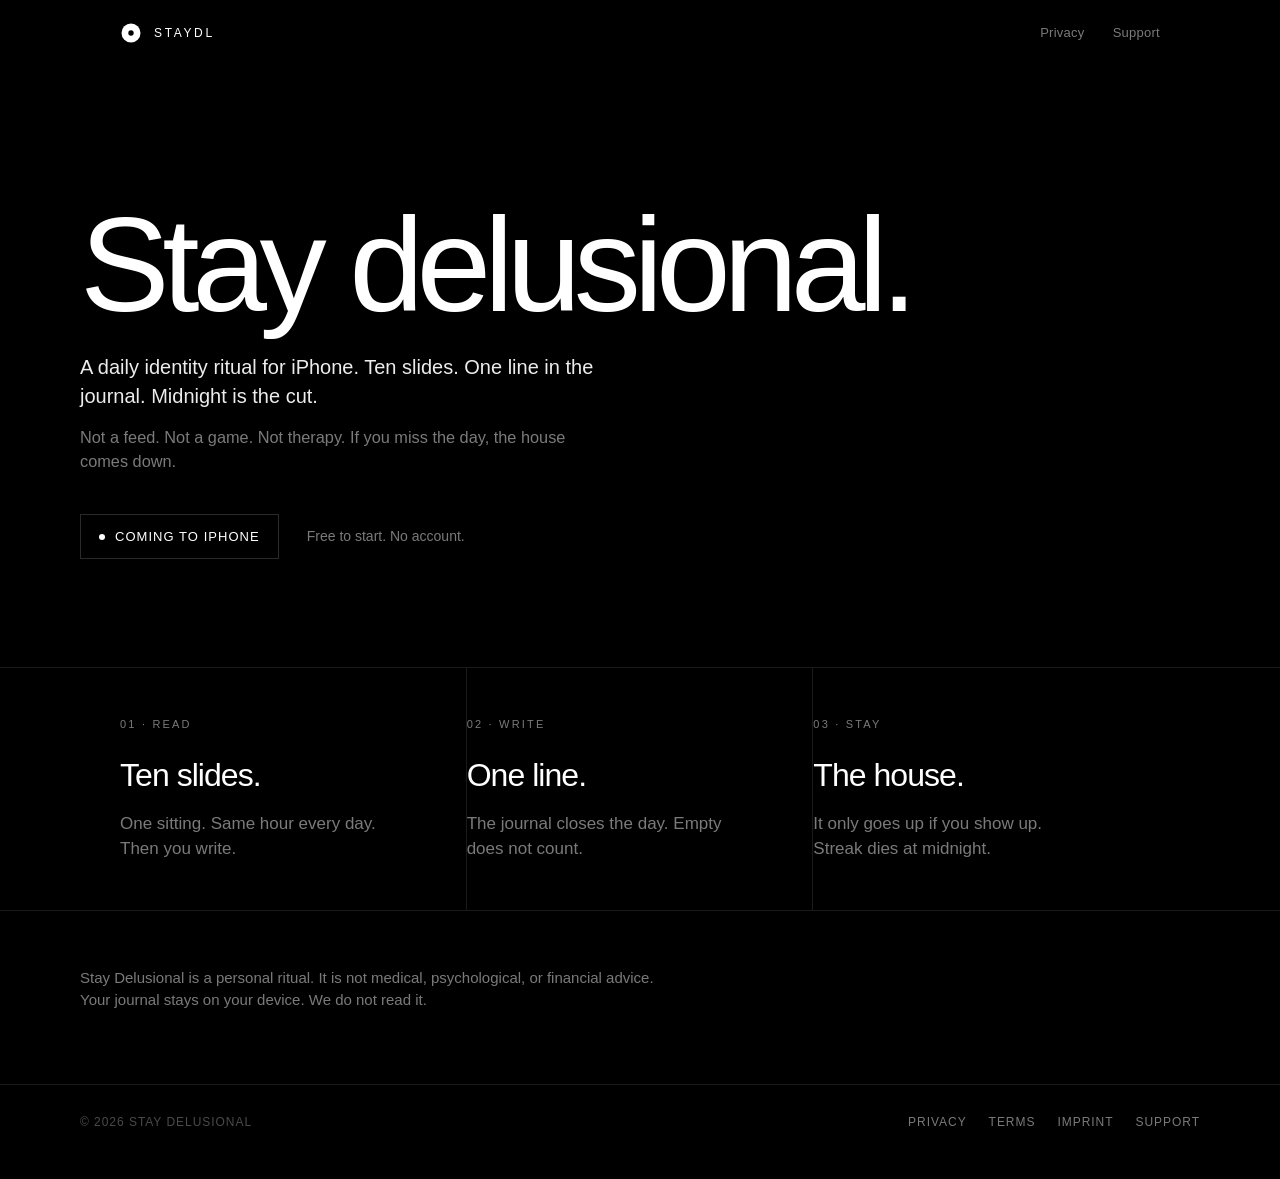
==== commit f776a558: "Add the Austrian imprint and route support to office@taskfather.ai. Co-authored-by: Cursor <cursorag" ====
--- a/index.html
+++ b/index.html
@@ -73,6 +73,7 @@
     <nav>
       <a href="privacy/">Privacy</a>
       <a href="terms/">Terms</a>
+      <a href="imprint/">Imprint</a>
       <a href="support/">Support</a>
     </nav>
   </footer>
--- a/styles.css
+++ b/styles.css
@@ -247,6 +247,13 @@
 
 .legal a { color: var(--fg); text-decoration: underline; text-underline-offset: 3px; }
 
+.legal address {
+  font-style: normal;
+  color: #cfcfcf;
+  font-size: 15.5px;
+  line-height: 1.6;
+}
+
 @media (max-width: 800px) {
   .nav-links { gap: 18px; font-size: 12px; }
   .grid { grid-template-columns: 1fr; }
